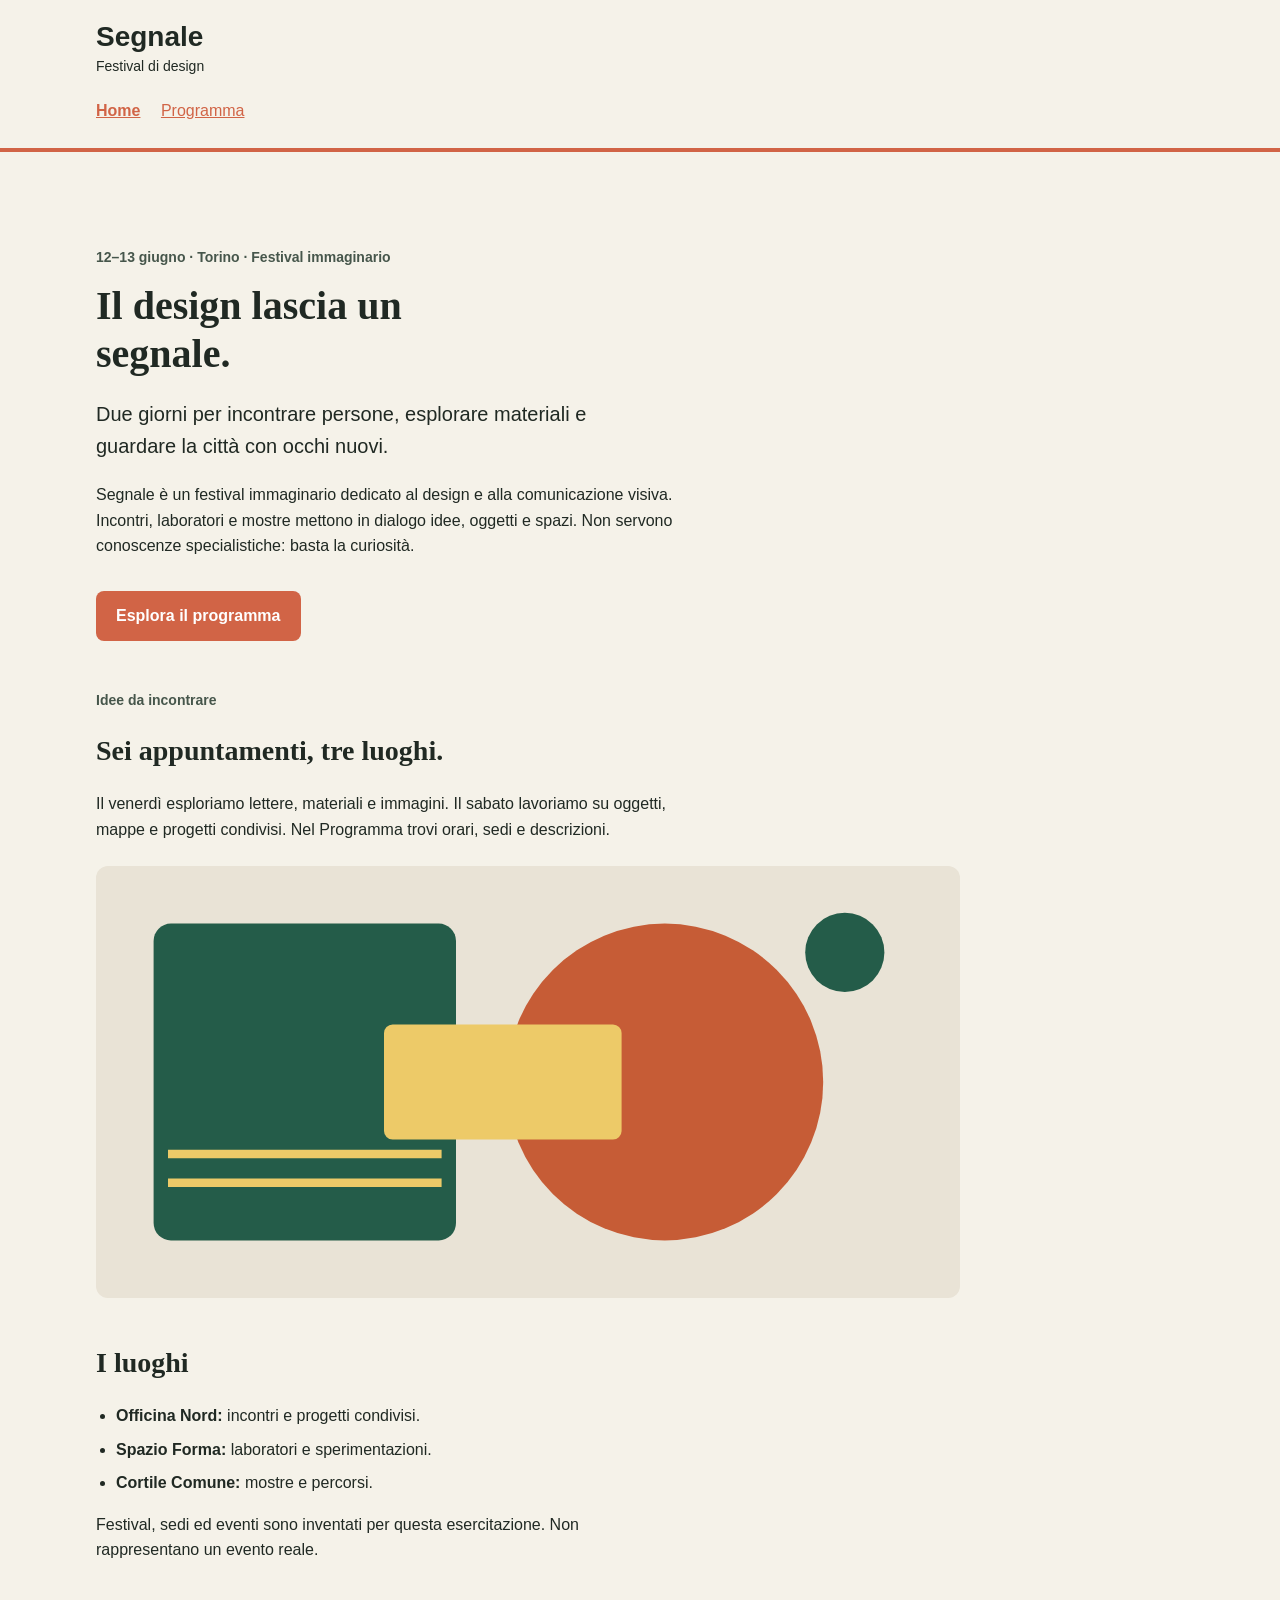
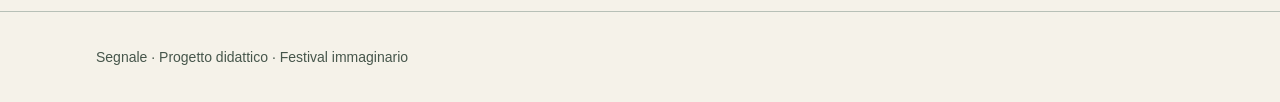
==== index.html @ 909b9864 "festival-segnale" ====
<!doctype html>
<html lang="it">
<head>
  <meta charset="utf-8">
  <meta name="viewport" content="width=device-width, initial-scale=1">
  <title>Segnale — Festival di design</title>
  <link rel="stylesheet" href="style.css">
</head>
<body>
  <a class="skip-link" href="#contenuto">Vai al contenuto</a>
  <header class="site-header">
    <div class="container">
      <a class="brand" href="index.html">Segnale<span>Festival di design</span></a>
      <nav aria-label="Navigazione principale">
        <a href="index.html" aria-current="page">Home</a>
        <!-- Da completare: collegare questa voce alla pagina Programma. -->
        <a href="programma.html">Programma</a>
      </nav>
    </div>
  </header>

  <main id="contenuto" class="container">
    <section class="intro" aria-labelledby="titolo-home">
      <p class="eyebrow">12–13 giugno · Torino · Festival immaginario</p>
      <h1 id="titolo-home">Il design lascia un segnale.</h1>
      <p class="lead">Due giorni per incontrare persone, esplorare materiali e guardare la città con occhi nuovi.</p>
      <p class="reading-text">Segnale è un festival immaginario dedicato al design e alla comunicazione visiva. Incontri, laboratori e mostre mettono in dialogo idee, oggetti e spazi. Non servono conoscenze specialistiche: basta la curiosità.</p>
      <!-- Da completare: anche questo collegamento deve aprire il Programma. -->
      <a class="button-link" href="programma.html">Esplora il programma</a>
    </section>

    <section class="content-section" aria-labelledby="titolo-festival">
      <p class="eyebrow">Idee da incontrare</p>
      <h2 id="titolo-festival">Sei appuntamenti, tre luoghi.</h2>
      <p class="reading-text">Il venerdì esploriamo lettere, materiali e immagini. Il sabato lavoriamo su oggetti, mappe e progetti condivisi. Nel Programma trovi orari, sedi e descrizioni.</p>
      <img class="festival-image" src="assets/festival.svg" alt="Composizione geometrica di cerchi e rettangoli nei colori del festival" width="1200" height="600">
    </section>

    <section class="content-section" aria-labelledby="titolo-luoghi">
      <h2 id="titolo-luoghi">I luoghi</h2>
      <ul class="venues">
        <li><strong>Officina Nord:</strong> incontri e progetti condivisi.</li>
        <li><strong>Spazio Forma:</strong> laboratori e sperimentazioni.</li>
        <li><strong>Cortile Comune:</strong> mostre e percorsi.</li>
      </ul>
      <p class="reading-text">Festival, sedi ed eventi sono inventati per questa esercitazione. Non rappresentano un evento reale.</p>
    </section>
  </main>

  <footer class="site-footer"><div class="container"><p>Segnale · Progetto didattico · Festival immaginario</p></div></footer>
</body>
</html>
---- style.css ----
/* Stile iniziale: tipografia, colori e variabili CSS sono già predisposti.
   Lavoreremo su collegamenti, CSS condiviso e disposizione delle schede. */

/* Scelte comuni: ogni regola usa var() per richiamarne il valore. */
:root {
  --colore-primario: #d16446;
  --colore-primario-scuro: #72057c;
  --colore-sfondo: #f5f2e9;
  --colore-testo: #202923;
  --font-testo: Zain, Aptos, sans-serif;
  --font-titoli: Poppins, "Times New Roman", serif;
}

* {
  box-sizing: border-box;
}

body {
  margin: 0;
  background: var(--colore-sfondo);
  color: var(--colore-testo);
  font-family: var(--font-testo);
  font-size: 1rem;
  line-height: 1.6;
}

a {
  color: var(--colore-primario);
}

a:hover {
  text-decoration-thickness: 3px;
}

a:focus-visible {
  outline: 3px solid var(--colore-testo);
  outline-offset: 4px;
}

.container {
  width: 92%;
  max-width: 68rem;
  margin: 0 auto;
}

.site-header {
  padding: 1.25rem 0;
  border-bottom: 4px solid var(--colore-primario);
}

.brand {
  display: inline-block;
  color: var(--colore-testo);
  font-size: 1.75rem;
  font-weight: bold;
  line-height: 1.2;
  text-decoration: none;
}

.brand span {
  display: block;
  margin-top: 0.25rem;
  font-size: 0.875rem;
  font-weight: normal;
}

nav {
  margin-top: 1rem;
}

nav a {
  display: inline-block;
  margin-right: 1rem;
  padding: 0.25rem 0;
}

nav a[aria-current="page"] {
  font-weight: bold;
}

.intro {
  padding: 5rem 0 1rem;
}

.eyebrow,
.event-meta {
  color: #46564b;
  font-size: 0.875rem;
  font-weight: bold;
}

h1,
h2,
h3 {
  font-family: var(--font-titoli);
  line-height: 1.2;
}

h1 {
  max-width: 18ch;
  margin: 0.75rem 0 1.25rem;
  font-size: 2.5rem;
}

h2 {
  font-size: 1.75rem;
}

h3 {
  margin: 0.5rem 0 0.75rem;
  font-size: 1.375rem;
}

.lead {
  max-width: 48ch;
  font-size: 1.25rem;
}

.reading-text {
  max-width: 65ch;
}

.button-link {
  display: inline-block;
  margin-top: 1rem;
  padding: 0.75rem 1.25rem;
  border-radius: 0.5rem;
  background: var(--colore-primario);
  color: #ffffff;
  font-weight: bold;
  text-decoration: none;
}

.button-link:hover {
  background: var(--colore-primario-scuro);
}

.content-section {
  margin: 2rem 0 3rem;
}

.festival-image {
  display: block;
  width: 100%;
  max-width: 54rem;
  height: auto;
  margin-top: 1.5rem;
  border-radius: 0.75rem;
}

.venues {
  padding-left: 1.25rem;
}

.venues li {
  margin-bottom: 0.5rem;
}

/* Qui inseriremo la regola .event-grid durante la demo. */
.event-grid {
  display: grid;
  grid-template-columns: minmax(0, 1fr);
  gap: 3rem;
}

.event-card {
  min-width: 0;
  overflow: hidden;
  border: 1px solid #b7c0b7;
  border-radius: 0.75rem;
  background: #ffffff;
}

.event-card img {
  display: block;
  width: 100%;
  height: auto;
}

.event-body {
  min-width:0;
  padding: 1.25rem;
  overflow-wrap: anywhere;
}

.event-body p:last-child {
  margin-bottom: 0;
}

.event-place {
  color: #46564b;
  font-size: 0.875rem;
}

.site-footer {
  padding: 1.25rem 0;
  border-top: 1px solid #b7c0b7;
  color: #46564b;
  font-size: 0.875rem;
}

.skip-link {
  position: absolute;
  top: -6rem;
  left: 1rem;
  padding: 0.75rem 1rem;
  background: #ffffff;
  color: var(--colore-testo);
}

.skip-link:focus {
  top: 1rem;
}

/* Qui aggiungeremo la media query durante la demo. */
@media (min-width: 600px) {
  .event-grid {
    grid-template-columns: repeat(2, minmax(0, 1fr));
  }
}

@media (min-width: 1024px) {
  .event-grid {
    grid-template-columns: repeat(3, minmax(0, 1fr));
  }
}
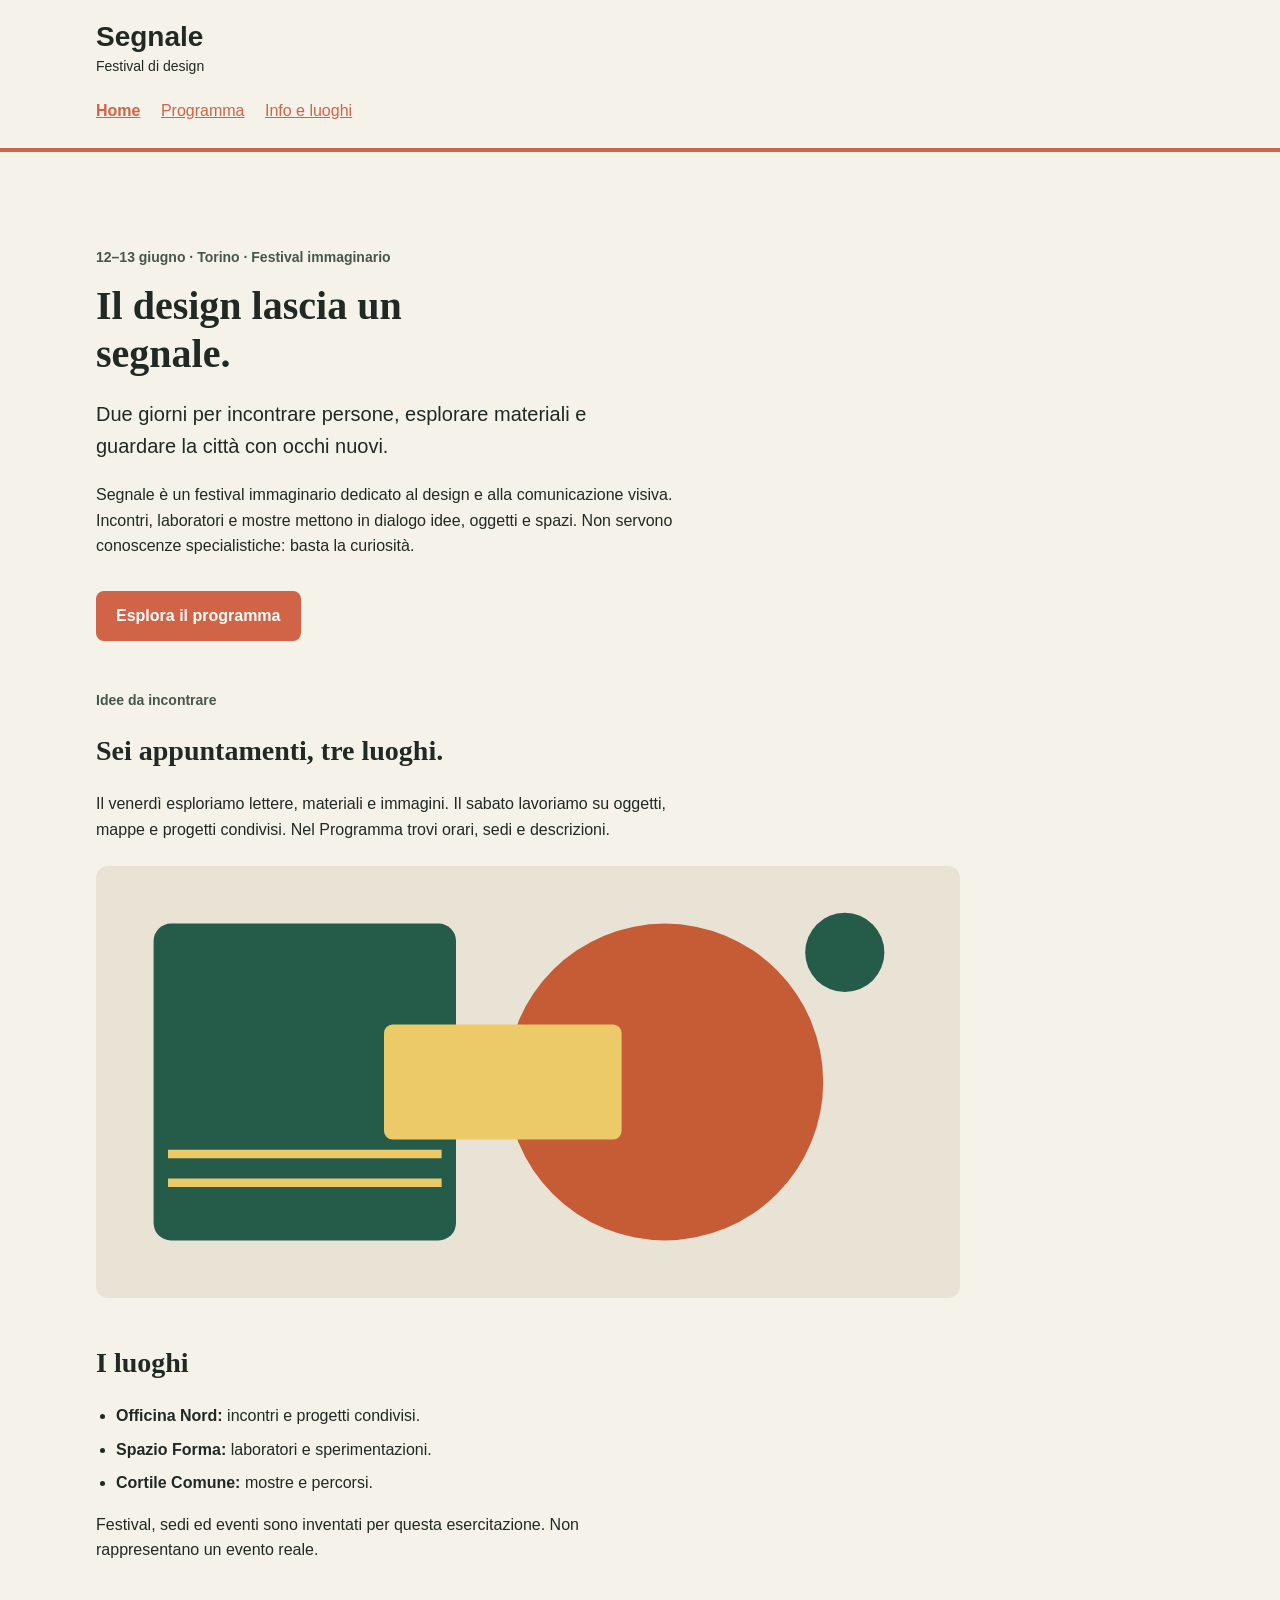
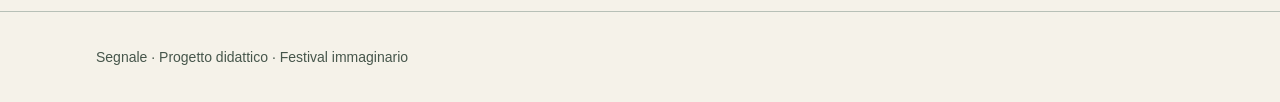
==== commit 46eca4b0: "foto-luoghi-slider" ====
--- a/index.html
+++ b/index.html
@@ -15,6 +15,7 @@
         <a href="index.html" aria-current="page">Home</a>
         <!-- Da completare: collegare questa voce alla pagina Programma. -->
         <a href="programma.html">Programma</a>
+        <a href="info.html">Info e luoghi</a>
       </nav>
     </div>
   </header>
--- a/style.css
+++ b/style.css
@@ -223,4 +223,37 @@
   .event-grid {
     grid-template-columns: repeat(3, minmax(0, 1fr));
   }
+}
+
+.luoghi-swiper {
+  margin: 1.5rem 0 2rem;
+  padding-bottom: 2.5rem;
+}
+
+.luoghi-swiper .swiper-slide {
+  min-width: 0;
+  overflow: hidden;
+  border: 1px solid #b7c0b7;
+  border-radius: 0.75rem;
+  background: #ffffff;
+}
+
+.luoghi-swiper img {
+  display: block;
+  width: 100%;
+  height: auto;
+  aspect-ratio: 3 / 2;
+  object-fit: cover;
+}
+
+.luoghi-swiper figcaption {
+  padding: 1rem 1.25rem;
+}
+
+.luoghi-swiper figcaption h3 {
+  margin-top: 0;
+}
+
+.luoghi-swiper figcaption p {
+  margin-bottom: 0;
 }
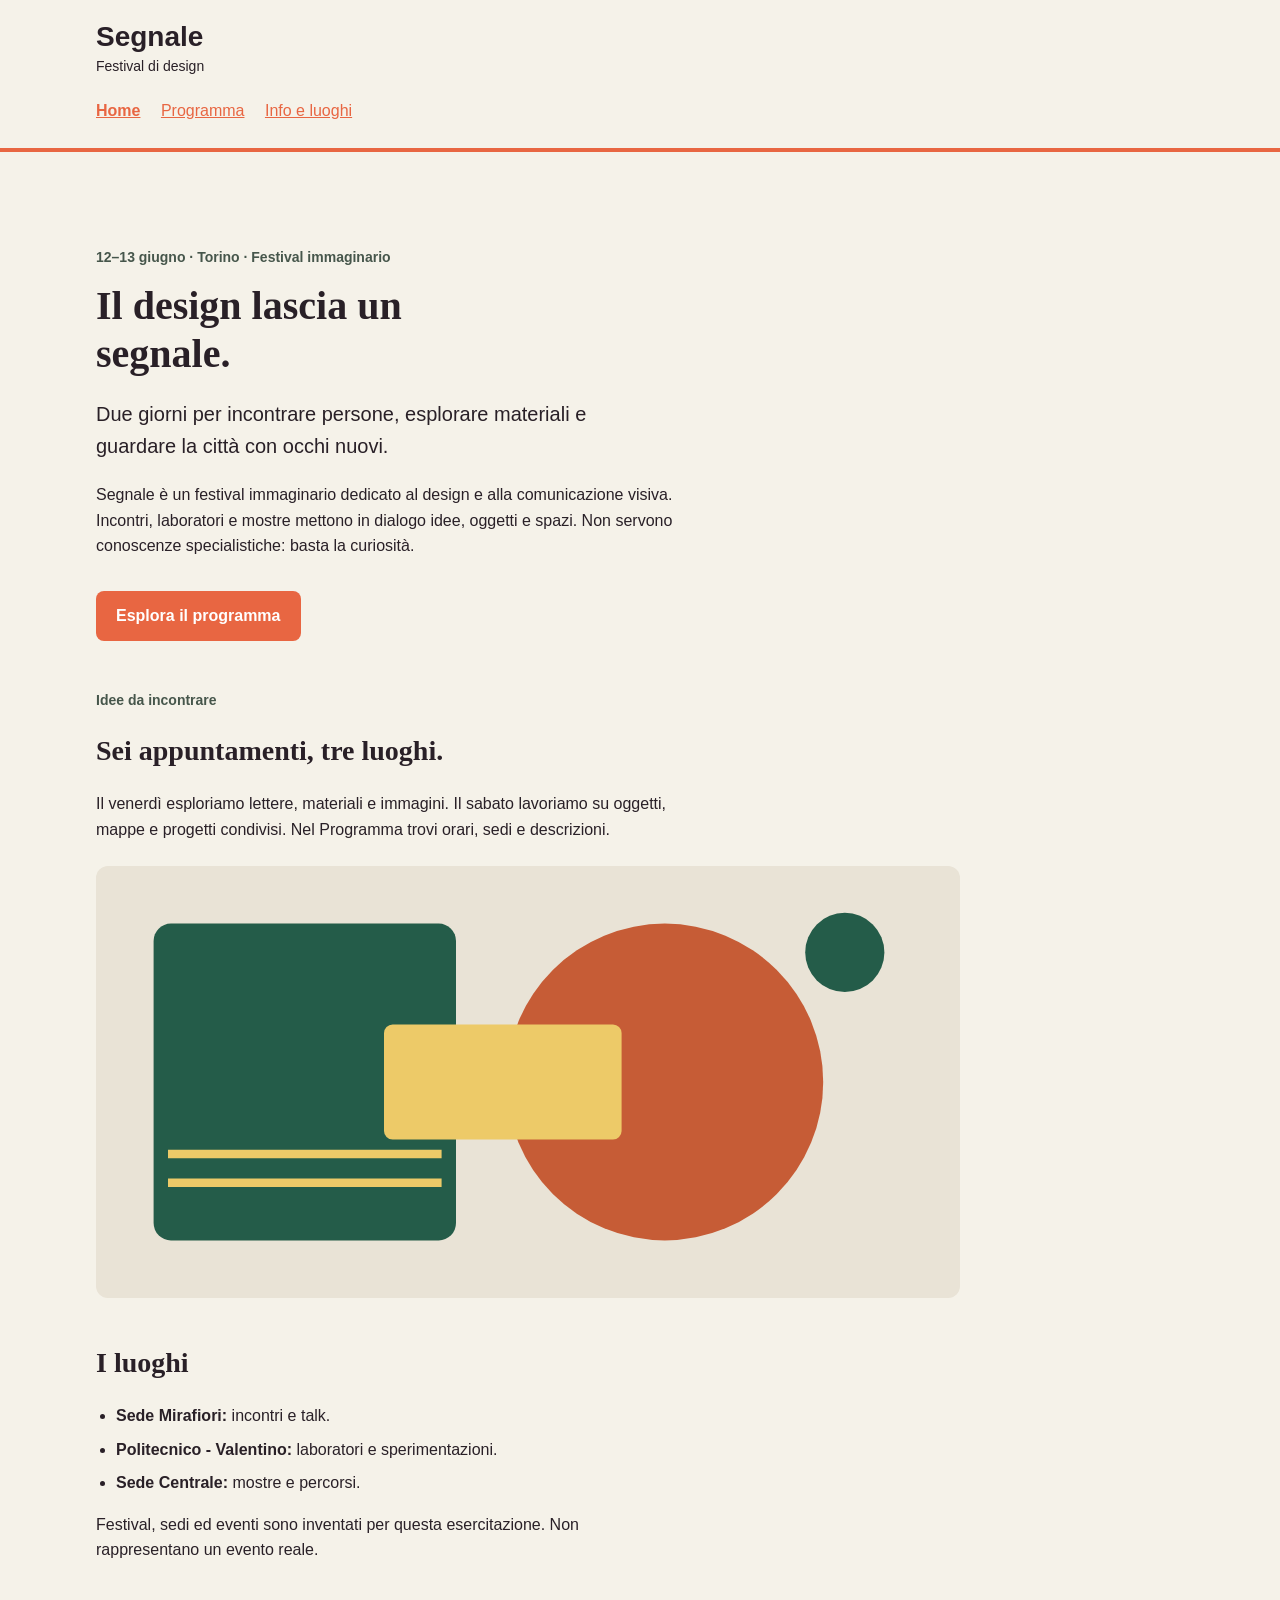
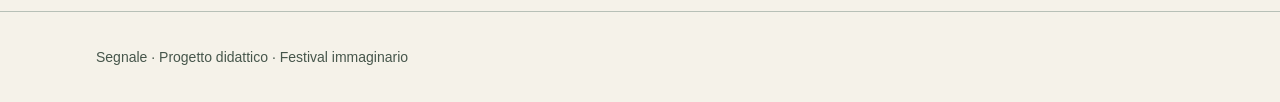
==== commit c1635e94: "inizio esercitazione 7" ====
--- a/index.html
+++ b/index.html
@@ -40,9 +40,9 @@
     <section class="content-section" aria-labelledby="titolo-luoghi">
       <h2 id="titolo-luoghi">I luoghi</h2>
       <ul class="venues">
-        <li><strong>Officina Nord:</strong> incontri e progetti condivisi.</li>
-        <li><strong>Spazio Forma:</strong> laboratori e sperimentazioni.</li>
-        <li><strong>Cortile Comune:</strong> mostre e percorsi.</li>
+        <li><strong>Sede Mirafiori:</strong> incontri e talk.</li>
+        <li><strong>Politecnico - Valentino:</strong> laboratori e sperimentazioni.</li>
+        <li><strong>Sede Centrale:</strong> mostre e percorsi.</li>
       </ul>
       <p class="reading-text">Festival, sedi ed eventi sono inventati per questa esercitazione. Non rappresentano un evento reale.</p>
     </section>
--- a/style.css
+++ b/style.css
@@ -3,10 +3,11 @@
 
 /* Scelte comuni: ogni regola usa var() per richiamarne il valore. */
 :root {
-  --colore-primario: #d16446;
-  --colore-primario-scuro: #72057c;
+  --colore-primario: #E86642;
+  --colore-primario-scuro: #9C23A7;
   --colore-sfondo: #f5f2e9;
-  --colore-testo: #202923;
+  --colore-testo: #292027
+  ;
   --font-testo: Zain, Aptos, sans-serif;
   --font-titoli: Poppins, "Times New Roman", serif;
 }
@@ -238,6 +239,7 @@
   background: #ffffff;
 }
 
+
 .luoghi-swiper img {
   display: block;
   width: 100%;
@@ -256,4 +258,10 @@
 
 .luoghi-swiper figcaption p {
   margin-bottom: 0;
+}
+
+@media (max-width: 600px) {
+  .mappa-wrapper {
+    height: 22rem;
+  }
 }
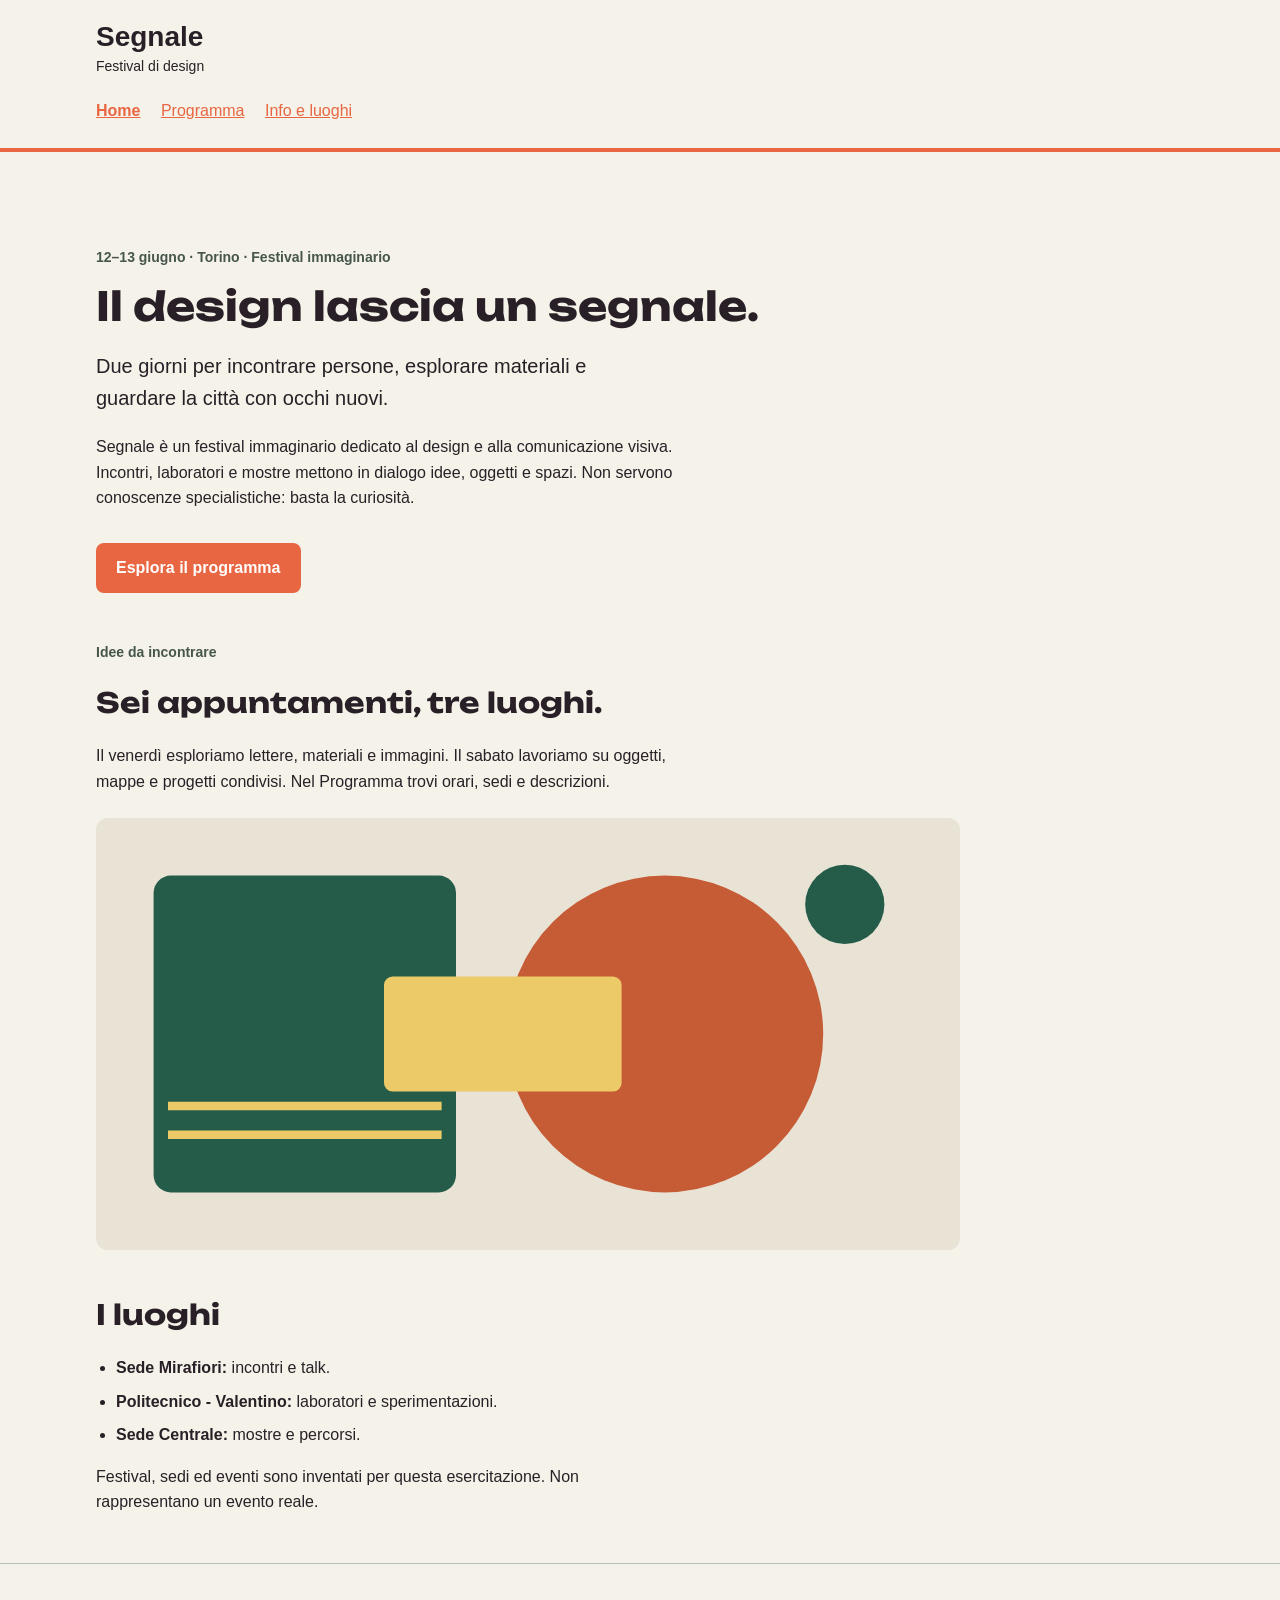
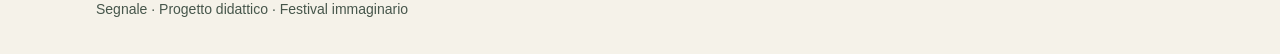
==== commit c4d5e017: "inserimento carattere web" ====
--- a/index.html
+++ b/index.html
@@ -5,6 +5,8 @@
   <meta name="viewport" content="width=device-width, initial-scale=1">
   <title>Segnale — Festival di design</title>
   <link rel="stylesheet" href="style.css">
+  <link rel="stylesheet"
+  href="https://fonts.googleapis.com/css?family=Unbounded">
 </head>
 <body>
   <a class="skip-link" href="#contenuto">Vai al contenuto</a>
--- a/style.css
+++ b/style.css
@@ -8,8 +8,8 @@
   --colore-sfondo: #f5f2e9;
   --colore-testo: #292027
   ;
-  --font-testo: Zain, Aptos, sans-serif;
-  --font-titoli: Poppins, "Times New Roman", serif;
+  --font-testo: Zain, "Aptos", sans-serif;
+  --font-titoli: Unbounded, "Poppins", serif;
 }
 
 * {
